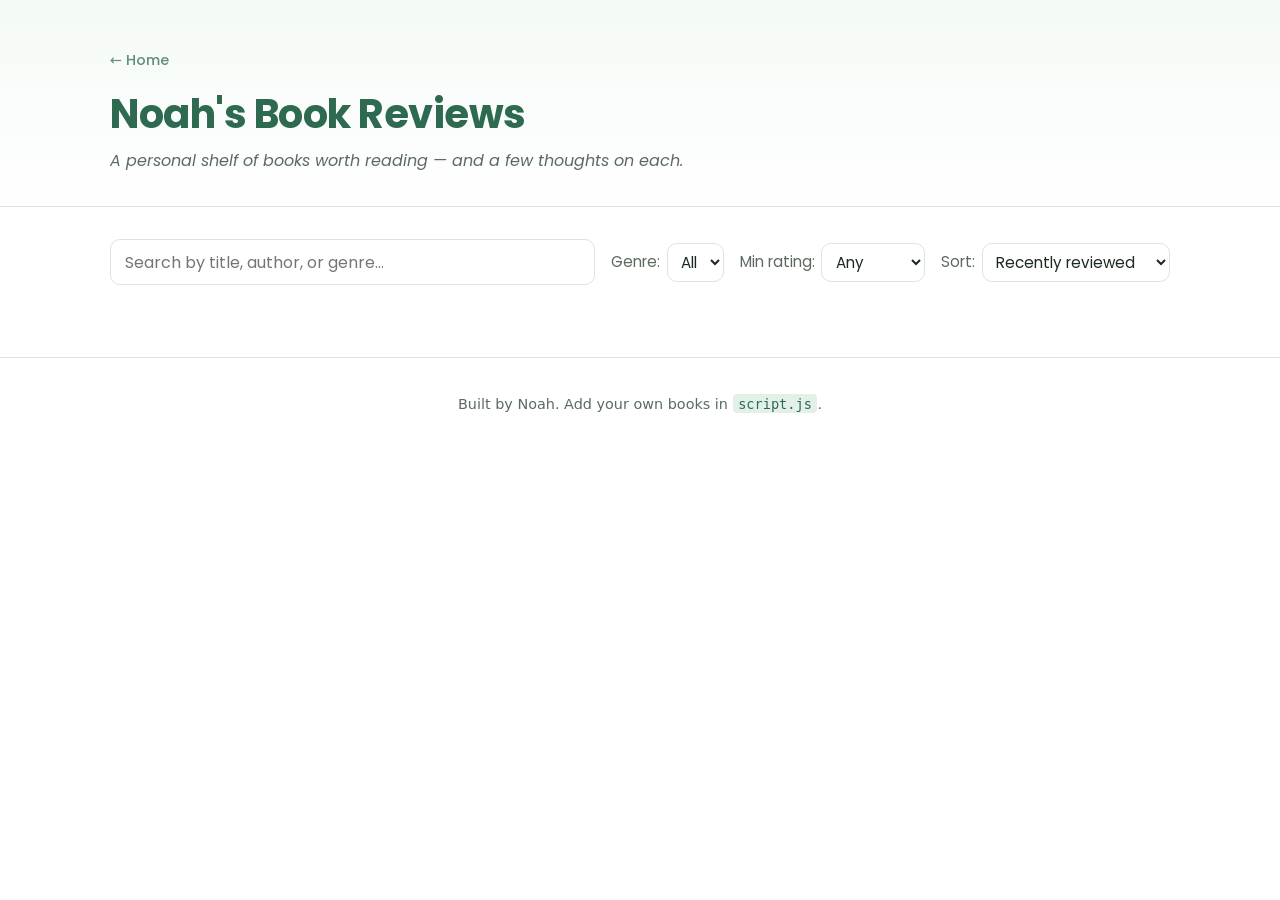
==== library.html @ 55fffa06 "Add animated landing page and split library into its own page - New index.html: landing with animate" ====
<!DOCTYPE html>
<html lang="en">
<head>
  <meta charset="UTF-8" />
  <meta name="viewport" content="width=device-width, initial-scale=1.0" />
  <title>Noah's Book Reviews</title>
  <link rel="preconnect" href="https://fonts.googleapis.com" />
  <link rel="preconnect" href="https://fonts.gstatic.com" crossorigin />
  <link rel="stylesheet" href="https://fonts.googleapis.com/css2?family=Poppins:wght@300;400;500;600;700&display=swap" />
  <link rel="stylesheet" href="styles.css" />
</head>
<body>
  <header class="site-header">
    <div class="container">
      <a href="index.html" class="home-link" aria-label="Back to home">&larr; Home</a>
      <h1 class="site-title"><a href="index.html">Noah's Book Reviews</a></h1>
      <p class="site-tagline">A personal shelf of books worth reading — and a few thoughts on each.</p>
    </div>
  </header>

  <main class="container" id="library-view">
    <section class="controls">
      <input
        type="search"
        id="search"
        class="search-input"
        placeholder="Search by title, author, or genre…"
        aria-label="Search books"
      />
      <div class="filter-group">
        <label for="genre-filter">Genre:</label>
        <select id="genre-filter" aria-label="Filter by genre">
          <option value="">All</option>
        </select>
      </div>
      <div class="filter-group">
        <label for="rating-filter">Min rating:</label>
        <select id="rating-filter" aria-label="Filter by minimum rating">
          <option value="0">Any</option>
          <option value="3">3+ stars</option>
          <option value="4">4+ stars</option>
          <option value="5">5 stars</option>
        </select>
      </div>
      <div class="filter-group">
        <label for="sort">Sort:</label>
        <select id="sort" aria-label="Sort books">
          <option value="recent">Recently reviewed</option>
          <option value="rating-desc">Rating (high to low)</option>
          <option value="rating-asc">Rating (low to high)</option>
          <option value="title">Title (A–Z)</option>
          <option value="author">Author (A–Z)</option>
        </select>
      </div>
    </section>

    <section id="book-grid" class="book-grid" aria-live="polite"></section>

    <p id="empty-state" class="empty-state" hidden>No books match your filters.</p>
  </main>

  <main class="container article-view" id="article-view" hidden>
    <nav class="article-nav-top" aria-label="Article navigation">
      <a href="#" class="back-link" id="back-link">&larr; Back to all reviews</a>
    </nav>
    <article id="article-body" class="article"></article>
    <nav class="article-nav-bottom" aria-label="More reviews">
      <a href="#" class="nav-button" id="prev-link" hidden>&larr; <span></span></a>
      <a href="#" class="nav-button center" id="library-link">All reviews</a>
      <a href="#" class="nav-button" id="next-link" hidden><span></span> &rarr;</a>
    </nav>
  </main>

  <div id="modal" class="modal" hidden aria-hidden="true" role="dialog" aria-modal="true" aria-labelledby="modal-title">
    <div class="modal-backdrop" data-close></div>
    <article class="modal-content">
      <button class="modal-close" data-close aria-label="Close">&times;</button>
      <div id="modal-body"></div>
    </article>
  </div>

  <footer class="site-footer">
    <div class="container">
      <p>Built by Noah. Add your own books in <code>script.js</code>.</p>
    </div>
  </footer>

  <script src="script.js"></script>
</body>
</html>
---- styles.css ----
:root {
  --bg: #ffffff;
  --surface: #ffffff;
  --text: #1a2a1f;
  --text-muted: #5b6b60;
  --accent: #2d6a4f;
  --accent-soft: #e3f0e8;
  --border: #d8e6dc;
  --shadow: 0 4px 18px rgba(26, 42, 31, 0.08);
  --star: #2d6a4f;
  --star-empty: #d8e6dc;
  --radius: 10px;
}

* { box-sizing: border-box; }

html, body {
  margin: 0;
  padding: 0;
  background: var(--bg);
  color: var(--text);
  font-family: 'Poppins', -apple-system, system-ui, sans-serif;
  line-height: 1.55;
}

.container {
  max-width: 1100px;
  margin: 0 auto;
  padding: 0 1.25rem;
}

.site-header {
  padding: 3rem 0 2rem;
  border-bottom: 1px solid var(--border);
  background: linear-gradient(180deg, #f4faf6 0%, var(--bg) 100%);
}

.home-link {
  display: inline-block;
  color: var(--accent);
  text-decoration: none;
  font-size: 0.9rem;
  font-weight: 500;
  margin-bottom: 0.75rem;
  opacity: 0.75;
  transition: opacity 0.15s ease;
}
.home-link:hover { opacity: 1; }

.site-title {
  margin: 0 0 0.25rem;
  font-size: 2.5rem;
  letter-spacing: -0.5px;
  color: var(--accent);
}
.site-title a {
  color: inherit;
  text-decoration: none;
}

.site-tagline {
  margin: 0;
  color: var(--text-muted);
  font-style: italic;
}

.controls {
  display: flex;
  flex-wrap: wrap;
  gap: 0.75rem 1rem;
  align-items: center;
  margin: 2rem 0 1.5rem;
}

.search-input {
  flex: 1 1 260px;
  padding: 0.6rem 0.85rem;
  border: 1px solid var(--border);
  border-radius: var(--radius);
  font-size: 1rem;
  font-family: inherit;
  background: var(--surface);
}
.search-input:focus {
  outline: none;
  border-color: var(--accent);
  box-shadow: 0 0 0 3px var(--accent-soft);
}

.filter-group {
  display: flex;
  align-items: center;
  gap: 0.4rem;
  font-size: 0.95rem;
  color: var(--text-muted);
}

.filter-group select {
  padding: 0.45rem 0.6rem;
  border: 1px solid var(--border);
  border-radius: var(--radius);
  background: var(--surface);
  font-family: inherit;
  font-size: 0.95rem;
  color: var(--text);
}

.book-grid {
  display: grid;
  grid-template-columns: repeat(auto-fill, minmax(240px, 1fr));
  gap: 1.25rem;
  padding-bottom: 3rem;
}

.book-card {
  background: var(--surface);
  border: 1px solid var(--border);
  border-radius: var(--radius);
  padding: 1.1rem 1.1rem 1.25rem;
  cursor: pointer;
  transition: transform 0.15s ease, box-shadow 0.15s ease, border-color 0.15s ease;
  display: flex;
  flex-direction: column;
  gap: 0.5rem;
}
.book-card:hover {
  transform: translateY(-3px);
  box-shadow: var(--shadow);
  border-color: #b6d4c1;
}

.book-cover {
  background: linear-gradient(135deg, #e3f0e8 0%, #b6d4c1 100%);
  border-radius: 6px;
  aspect-ratio: 2 / 3;
  display: flex;
  align-items: center;
  justify-content: center;
  text-align: center;
  padding: 0.75rem;
  color: var(--accent);
  font-weight: bold;
  font-size: 0.95rem;
  margin-bottom: 0.5rem;
  line-height: 1.3;
  overflow: hidden;
}

.book-title {
  margin: 0;
  font-size: 1.15rem;
  color: var(--text);
}

.book-author {
  margin: 0;
  color: var(--text-muted);
  font-style: italic;
  font-size: 0.95rem;
}

.book-meta {
  display: flex;
  justify-content: space-between;
  align-items: center;
  margin-top: auto;
  padding-top: 0.5rem;
  font-size: 0.85rem;
  color: var(--text-muted);
}

.stars { letter-spacing: 1px; font-size: 0.95rem; }
.stars .filled { color: var(--star); }
.stars .empty { color: var(--star-empty); }

.genre-tag {
  background: var(--accent-soft);
  color: var(--accent);
  padding: 0.15rem 0.55rem;
  border-radius: 999px;
  font-size: 0.78rem;
  font-family: -apple-system, system-ui, sans-serif;
}

.empty-state {
  text-align: center;
  color: var(--text-muted);
  padding: 3rem 1rem;
  font-style: italic;
}

.modal {
  position: fixed;
  inset: 0;
  display: flex;
  align-items: center;
  justify-content: center;
  z-index: 100;
  padding: 1.5rem;
}
.modal[hidden] { display: none; }

.modal-backdrop {
  position: absolute;
  inset: 0;
  background: rgba(20, 18, 14, 0.55);
  backdrop-filter: blur(2px);
}

.modal-content {
  position: relative;
  background: var(--surface);
  border-radius: var(--radius);
  max-width: 640px;
  width: 100%;
  max-height: 90vh;
  overflow-y: auto;
  padding: 2rem 2rem 2.25rem;
  box-shadow: 0 20px 60px rgba(0,0,0,0.25);
  animation: pop 0.18s ease-out;
}

@keyframes pop {
  from { transform: scale(0.96); opacity: 0; }
  to   { transform: scale(1);    opacity: 1; }
}

.modal-close {
  position: absolute;
  top: 0.5rem;
  right: 0.75rem;
  background: none;
  border: none;
  font-size: 2rem;
  line-height: 1;
  color: var(--text-muted);
  cursor: pointer;
  padding: 0.25rem 0.5rem;
}
.modal-close:hover { color: var(--accent); }

.modal h2 {
  margin: 0 0 0.25rem;
  color: var(--accent);
  font-size: 1.7rem;
}
.modal .author {
  color: var(--text-muted);
  font-style: italic;
  margin: 0 0 1rem;
}

.review-meta {
  display: flex;
  flex-wrap: wrap;
  gap: 0.75rem 1.25rem;
  font-size: 0.9rem;
  color: var(--text-muted);
  border-top: 1px solid var(--border);
  border-bottom: 1px solid var(--border);
  padding: 0.75rem 0;
  margin: 1rem 0 1.25rem;
  font-family: -apple-system, system-ui, sans-serif;
}

.review-text {
  font-size: 1.02rem;
  white-space: pre-wrap;
}

.review-text p { margin: 0 0 1em; }

.favorite-quote {
  border-left: 3px solid var(--accent);
  background: var(--accent-soft);
  padding: 0.75rem 1rem;
  margin: 1.25rem 0 0.5rem;
  font-style: italic;
  color: #1f4030;
  border-radius: 0 6px 6px 0;
}

/* ---- Article view (Medium-style) ---- */
.article-view {
  max-width: 720px;
  padding-top: 1.5rem;
  padding-bottom: 4rem;
}

.article-nav-top {
  margin-bottom: 2rem;
}

.back-link {
  color: var(--accent);
  text-decoration: none;
  font-size: 0.95rem;
  font-weight: 500;
  display: inline-flex;
  align-items: center;
  gap: 0.35rem;
  padding: 0.4rem 0;
  transition: opacity 0.15s ease;
}
.back-link:hover { opacity: 0.7; }

.article header { margin-bottom: 2rem; }

.article h1 {
  font-size: 2.4rem;
  line-height: 1.2;
  margin: 0 0 0.5rem;
  color: var(--text);
  letter-spacing: -0.5px;
  font-weight: 600;
}

.article .article-author {
  font-size: 1.15rem;
  color: var(--text-muted);
  margin: 0 0 1.25rem;
  font-style: italic;
}

.article-meta-row {
  display: flex;
  flex-wrap: wrap;
  align-items: center;
  gap: 0.75rem 1.25rem;
  padding: 1rem 0;
  border-top: 1px solid var(--border);
  border-bottom: 1px solid var(--border);
  font-size: 0.9rem;
  color: var(--text-muted);
}

.article-meta-row .stars { font-size: 1.1rem; }

.article-content {
  font-size: 1.18rem;
  line-height: 1.75;
  color: #2a3a30;
  margin-top: 2rem;
}

.article-content p { margin: 0 0 1.5em; }

.article-content h2 {
  font-size: 1.55rem;
  margin: 2.25rem 0 1rem;
  color: var(--text);
  font-weight: 600;
  letter-spacing: -0.25px;
}

.article-content h3 {
  font-size: 1.2rem;
  margin: 1.75rem 0 0.75rem;
  color: var(--text);
  font-weight: 600;
}

.article-content blockquote {
  border-left: 4px solid var(--accent);
  margin: 1.75rem 0;
  padding: 0.25rem 0 0.25rem 1.25rem;
  color: var(--text);
  font-style: italic;
  font-size: 1.25rem;
  line-height: 1.55;
}

.pull-quote {
  border-left: 4px solid var(--accent);
  background: var(--accent-soft);
  padding: 1.25rem 1.5rem;
  margin: 2rem 0;
  font-style: italic;
  color: #1f4030;
  border-radius: 0 6px 6px 0;
  font-size: 1.15rem;
  line-height: 1.6;
}
.pull-quote .quote-label {
  display: block;
  font-style: normal;
  font-size: 0.75rem;
  letter-spacing: 1.5px;
  text-transform: uppercase;
  color: var(--accent);
  margin-bottom: 0.5rem;
  font-weight: 600;
}

.article-nav-bottom {
  display: grid;
  grid-template-columns: 1fr auto 1fr;
  gap: 0.75rem;
  margin-top: 3rem;
  padding-top: 2rem;
  border-top: 1px solid var(--border);
  align-items: stretch;
}

.nav-button {
  display: flex;
  align-items: center;
  gap: 0.4rem;
  padding: 0.85rem 1rem;
  border: 1px solid var(--border);
  border-radius: var(--radius);
  text-decoration: none;
  color: var(--text);
  font-size: 0.95rem;
  background: var(--surface);
  transition: border-color 0.15s ease, color 0.15s ease, background 0.15s ease;
  min-width: 0;
}
.nav-button:hover {
  border-color: var(--accent);
  color: var(--accent);
}
.nav-button span {
  overflow: hidden;
  text-overflow: ellipsis;
  white-space: nowrap;
}
.nav-button.center {
  background: var(--accent);
  color: #fff;
  border-color: var(--accent);
  font-weight: 500;
  justify-content: center;
}
.nav-button.center:hover { opacity: 0.9; color: #fff; }
.nav-button:last-child { justify-content: flex-end; text-align: right; }

@media (max-width: 600px) {
  .article h1 { font-size: 1.8rem; }
  .article-content { font-size: 1.05rem; line-height: 1.7; }
  .article-nav-bottom {
    grid-template-columns: 1fr;
  }
  .nav-button:last-child { justify-content: flex-start; text-align: left; }
}

/* ---- Modal "See full breakdown" button ---- */
.full-breakdown-btn {
  display: inline-block;
  margin-top: 1.5rem;
  padding: 0.7rem 1.4rem;
  background: var(--accent);
  color: #fff;
  text-decoration: none;
  border-radius: var(--radius);
  font-size: 0.95rem;
  font-weight: 500;
  border: none;
  cursor: pointer;
  font-family: inherit;
  transition: opacity 0.15s ease;
}
.full-breakdown-btn:hover { opacity: 0.88; }

.site-footer {
  border-top: 1px solid var(--border);
  padding: 1.25rem 0;
  color: var(--text-muted);
  font-size: 0.9rem;
  text-align: center;
  font-family: -apple-system, system-ui, sans-serif;
}
.site-footer code {
  background: var(--accent-soft);
  color: var(--accent);
  padding: 0.1rem 0.35rem;
  border-radius: 4px;
  font-size: 0.85rem;
}

@media (max-width: 600px) {
  .site-title { font-size: 1.9rem; }
  .modal-content { padding: 1.5rem 1.25rem; }
}
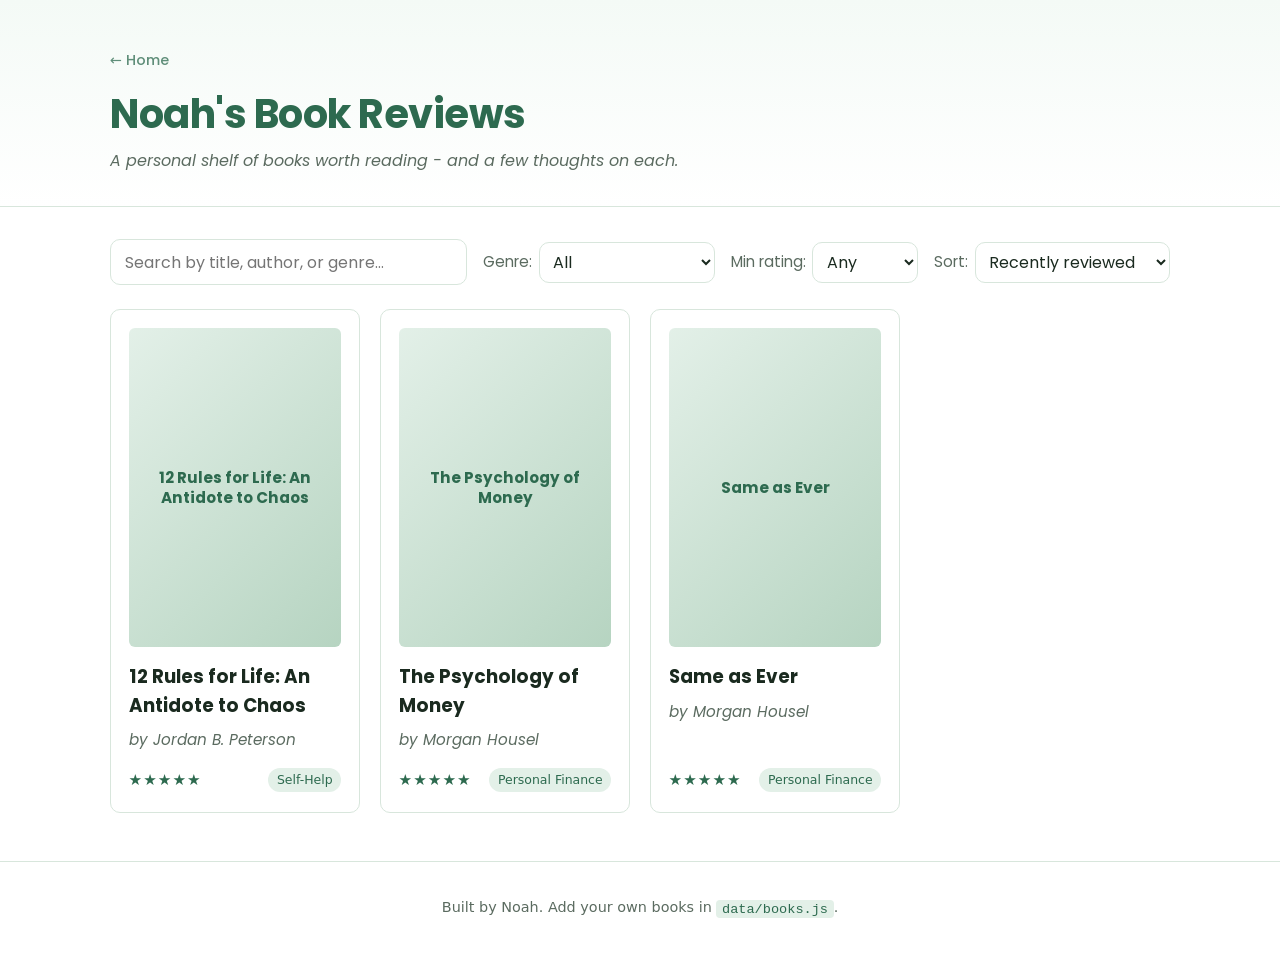
==== commit e5eb0b20: "Punctuation formatting" ====
--- a/library.html
+++ b/library.html
@@ -7,14 +7,14 @@
   <link rel="preconnect" href="https://fonts.googleapis.com" />
   <link rel="preconnect" href="https://fonts.gstatic.com" crossorigin />
   <link rel="stylesheet" href="https://fonts.googleapis.com/css2?family=Poppins:wght@300;400;500;600;700&display=swap" />
-  <link rel="stylesheet" href="styles.css" />
+  <link rel="stylesheet" href="assets/styles.css" />
 </head>
 <body>
   <header class="site-header">
     <div class="container">
       <a href="index.html" class="home-link" aria-label="Back to home">&larr; Home</a>
       <h1 class="site-title"><a href="index.html">Noah's Book Reviews</a></h1>
-      <p class="site-tagline">A personal shelf of books worth reading — and a few thoughts on each.</p>
+      <p class="site-tagline">A personal shelf of books worth reading - and a few thoughts on each.</p>
     </div>
   </header>
 
@@ -81,10 +81,11 @@
 
   <footer class="site-footer">
     <div class="container">
-      <p>Built by Noah. Add your own books in <code>script.js</code>.</p>
+      <p>Built by Noah. Add your own books in <code>data/books.js</code>.</p>
     </div>
   </footer>
 
-  <script src="script.js"></script>
+  <script src="data/books.js"></script>
+  <script src="js/library.js"></script>
 </body>
 </html>
--- a/assets/styles.css
+++ b/assets/styles.css
@@ -0,0 +1,632 @@
+:root {
+  --bg: #ffffff;
+  --surface: #ffffff;
+  --text: #1a2a1f;
+  --text-muted: #5b6b60;
+  --accent: #2d6a4f;
+  --accent-soft: #e3f0e8;
+  --border: #d8e6dc;
+  --shadow: 0 4px 18px rgba(26, 42, 31, 0.08);
+  --star: #2d6a4f;
+  --star-empty: #d8e6dc;
+  --radius: 10px;
+}
+
+* { box-sizing: border-box; }
+
+html, body {
+  margin: 0;
+  padding: 0;
+  background: var(--bg);
+  color: var(--text);
+  font-family: 'Poppins', -apple-system, system-ui, sans-serif;
+  line-height: 1.55;
+  overflow-x: hidden;
+  -webkit-text-size-adjust: 100%;
+}
+
+.container {
+  max-width: 1100px;
+  margin: 0 auto;
+  padding: 0 1.25rem;
+}
+
+.site-header {
+  padding: 3rem 0 2rem;
+  border-bottom: 1px solid var(--border);
+  background: linear-gradient(180deg, #f4faf6 0%, var(--bg) 100%);
+}
+
+.home-link {
+  display: inline-block;
+  color: var(--accent);
+  text-decoration: none;
+  font-size: 0.9rem;
+  font-weight: 500;
+  margin-bottom: 0.75rem;
+  opacity: 0.75;
+  transition: opacity 0.15s ease;
+}
+.home-link:hover { opacity: 1; }
+
+.site-title {
+  margin: 0 0 0.25rem;
+  font-size: 2.5rem;
+  letter-spacing: -0.5px;
+  color: var(--accent);
+}
+.site-title a {
+  color: inherit;
+  text-decoration: none;
+}
+
+.site-tagline {
+  margin: 0;
+  color: var(--text-muted);
+  font-style: italic;
+}
+
+.controls {
+  display: flex;
+  flex-wrap: wrap;
+  gap: 0.75rem 1rem;
+  align-items: center;
+  margin: 2rem 0 1.5rem;
+}
+
+.search-input {
+  flex: 1 1 260px;
+  padding: 0.6rem 0.85rem;
+  border: 1px solid var(--border);
+  border-radius: var(--radius);
+  font-size: 1rem;
+  font-family: inherit;
+  background: var(--surface);
+}
+.search-input:focus {
+  outline: none;
+  border-color: var(--accent);
+  box-shadow: 0 0 0 3px var(--accent-soft);
+}
+
+.filter-group {
+  display: flex;
+  align-items: center;
+  gap: 0.4rem;
+  font-size: 0.95rem;
+  color: var(--text-muted);
+}
+
+.filter-group select {
+  padding: 0.45rem 0.6rem;
+  border: 1px solid var(--border);
+  border-radius: var(--radius);
+  background: var(--surface);
+  font-family: inherit;
+  font-size: 1rem;
+  color: var(--text);
+}
+
+.book-grid {
+  display: grid;
+  grid-template-columns: repeat(auto-fill, minmax(240px, 1fr));
+  gap: 1.25rem;
+  padding-bottom: 3rem;
+}
+
+.book-card {
+  background: var(--surface);
+  border: 1px solid var(--border);
+  border-radius: var(--radius);
+  padding: 1.1rem 1.1rem 1.25rem;
+  cursor: pointer;
+  transition: transform 0.15s ease, box-shadow 0.15s ease, border-color 0.15s ease;
+  display: flex;
+  flex-direction: column;
+  gap: 0.5rem;
+}
+.book-card:hover {
+  transform: translateY(-3px);
+  box-shadow: var(--shadow);
+  border-color: #b6d4c1;
+}
+
+.book-cover {
+  background: linear-gradient(135deg, #e3f0e8 0%, #b6d4c1 100%);
+  border-radius: 6px;
+  aspect-ratio: 2 / 3;
+  display: flex;
+  align-items: center;
+  justify-content: center;
+  text-align: center;
+  padding: 0.75rem;
+  color: var(--accent);
+  font-weight: bold;
+  font-size: 0.95rem;
+  margin-bottom: 0.5rem;
+  line-height: 1.3;
+  overflow: hidden;
+}
+
+.book-title {
+  margin: 0;
+  font-size: 1.15rem;
+  color: var(--text);
+}
+
+.book-author {
+  margin: 0;
+  color: var(--text-muted);
+  font-style: italic;
+  font-size: 0.95rem;
+}
+
+.book-meta {
+  display: flex;
+  justify-content: space-between;
+  align-items: center;
+  margin-top: auto;
+  padding-top: 0.5rem;
+  font-size: 0.85rem;
+  color: var(--text-muted);
+}
+
+.stars { letter-spacing: 1px; font-size: 0.95rem; }
+.stars .filled { color: var(--star); }
+.stars .empty { color: var(--star-empty); }
+
+.genre-tag {
+  background: var(--accent-soft);
+  color: var(--accent);
+  padding: 0.15rem 0.55rem;
+  border-radius: 999px;
+  font-size: 0.78rem;
+  font-family: -apple-system, system-ui, sans-serif;
+}
+
+.empty-state {
+  text-align: center;
+  color: var(--text-muted);
+  padding: 3rem 1rem;
+  font-style: italic;
+}
+
+.modal {
+  position: fixed;
+  inset: 0;
+  display: flex;
+  align-items: center;
+  justify-content: center;
+  z-index: 100;
+  padding: 1.5rem;
+}
+.modal[hidden] { display: none; }
+
+.modal-backdrop {
+  position: absolute;
+  inset: 0;
+  background: rgba(20, 18, 14, 0.55);
+  backdrop-filter: blur(2px);
+}
+
+.modal-content {
+  position: relative;
+  background: var(--surface);
+  border-radius: var(--radius);
+  max-width: 640px;
+  width: 100%;
+  max-height: 90vh;
+  overflow-y: auto;
+  padding: 2rem 2rem 2.25rem;
+  box-shadow: 0 20px 60px rgba(0,0,0,0.25);
+  animation: pop 0.18s ease-out;
+}
+
+@keyframes pop {
+  from { transform: scale(0.96); opacity: 0; }
+  to   { transform: scale(1);    opacity: 1; }
+}
+
+.modal-close {
+  position: absolute;
+  top: 0.5rem;
+  right: 0.75rem;
+  background: none;
+  border: none;
+  font-size: 2rem;
+  line-height: 1;
+  color: var(--text-muted);
+  cursor: pointer;
+  padding: 0.25rem 0.5rem;
+}
+.modal-close:hover { color: var(--accent); }
+
+.modal h2 {
+  margin: 0 0 0.25rem;
+  color: var(--accent);
+  font-size: 1.7rem;
+}
+.modal .author {
+  color: var(--text-muted);
+  font-style: italic;
+  margin: 0 0 1rem;
+}
+
+.review-meta {
+  display: flex;
+  flex-wrap: wrap;
+  gap: 0.75rem 1.25rem;
+  font-size: 0.9rem;
+  color: var(--text-muted);
+  border-top: 1px solid var(--border);
+  border-bottom: 1px solid var(--border);
+  padding: 0.75rem 0;
+  margin: 1rem 0 1.25rem;
+  font-family: -apple-system, system-ui, sans-serif;
+}
+
+.review-text {
+  font-size: 1.02rem;
+  white-space: pre-wrap;
+}
+
+.review-text p { margin: 0 0 1em; }
+
+.favorite-quote {
+  border-left: 3px solid var(--accent);
+  background: var(--accent-soft);
+  padding: 0.75rem 1rem;
+  margin: 1.25rem 0 0.5rem;
+  font-style: italic;
+  color: #1f4030;
+  border-radius: 0 6px 6px 0;
+}
+
+/* ---- Article view (Medium-style) ---- */
+.article-view {
+  max-width: 720px;
+  padding-top: 1.5rem;
+  padding-bottom: 4rem;
+}
+
+.article-nav-top {
+  margin-bottom: 2rem;
+}
+
+.back-link {
+  color: var(--accent);
+  text-decoration: none;
+  font-size: 0.95rem;
+  font-weight: 500;
+  display: inline-flex;
+  align-items: center;
+  gap: 0.35rem;
+  padding: 0.4rem 0;
+  transition: opacity 0.15s ease;
+}
+.back-link:hover { opacity: 0.7; }
+
+.article header { margin-bottom: 2rem; }
+
+.article h1 {
+  font-size: 2.4rem;
+  line-height: 1.2;
+  margin: 0 0 0.5rem;
+  color: var(--text);
+  letter-spacing: -0.5px;
+  font-weight: 600;
+}
+
+.article .article-author {
+  font-size: 1.15rem;
+  color: var(--text-muted);
+  margin: 0 0 1.25rem;
+  font-style: italic;
+}
+
+.article-meta-row {
+  display: flex;
+  flex-wrap: wrap;
+  align-items: center;
+  gap: 0.75rem 1.25rem;
+  padding: 1rem 0;
+  border-top: 1px solid var(--border);
+  border-bottom: 1px solid var(--border);
+  font-size: 0.9rem;
+  color: var(--text-muted);
+}
+
+.article-meta-row .stars { font-size: 1.1rem; }
+
+.article-content {
+  font-size: 1.18rem;
+  line-height: 1.75;
+  color: #2a3a30;
+  margin-top: 2rem;
+}
+
+.article-content p { margin: 0 0 1.5em; }
+
+.article-content h2 {
+  font-size: 1.55rem;
+  margin: 2.25rem 0 1rem;
+  color: var(--text);
+  font-weight: 600;
+  letter-spacing: -0.25px;
+}
+
+.article-content h3 {
+  font-size: 1.2rem;
+  margin: 1.75rem 0 0.75rem;
+  color: var(--text);
+  font-weight: 600;
+}
+
+.article-content blockquote {
+  border-left: 4px solid var(--accent);
+  margin: 1.75rem 0;
+  padding: 0.25rem 0 0.25rem 1.25rem;
+  color: var(--text);
+  font-style: italic;
+  font-size: 1.25rem;
+  line-height: 1.55;
+}
+
+.pull-quote {
+  border-left: 4px solid var(--accent);
+  background: var(--accent-soft);
+  padding: 1.25rem 1.5rem;
+  margin: 2rem 0;
+  font-style: italic;
+  color: #1f4030;
+  border-radius: 0 6px 6px 0;
+  font-size: 1.15rem;
+  line-height: 1.6;
+}
+.pull-quote .quote-label {
+  display: block;
+  font-style: normal;
+  font-size: 0.75rem;
+  letter-spacing: 1.5px;
+  text-transform: uppercase;
+  color: var(--accent);
+  margin-bottom: 0.5rem;
+  font-weight: 600;
+}
+
+.article-nav-bottom {
+  display: grid;
+  grid-template-columns: 1fr auto 1fr;
+  gap: 0.75rem;
+  margin-top: 3rem;
+  padding-top: 2rem;
+  border-top: 1px solid var(--border);
+  align-items: stretch;
+}
+
+.nav-button {
+  display: flex;
+  align-items: center;
+  gap: 0.4rem;
+  padding: 0.85rem 1rem;
+  border: 1px solid var(--border);
+  border-radius: var(--radius);
+  text-decoration: none;
+  color: var(--text);
+  font-size: 0.95rem;
+  background: var(--surface);
+  transition: border-color 0.15s ease, color 0.15s ease, background 0.15s ease;
+  min-width: 0;
+}
+.nav-button:hover {
+  border-color: var(--accent);
+  color: var(--accent);
+}
+.nav-button span {
+  overflow: hidden;
+  text-overflow: ellipsis;
+  white-space: nowrap;
+}
+.nav-button.center {
+  background: var(--accent);
+  color: #fff;
+  border-color: var(--accent);
+  font-weight: 500;
+  justify-content: center;
+}
+.nav-button.center:hover { opacity: 0.9; color: #fff; }
+.nav-button:last-child { justify-content: flex-end; text-align: right; }
+
+/* ---- Mobile (single consolidated block) ---- */
+@media (max-width: 700px) {
+  .container { padding: 0 1rem; }
+
+  /* Header */
+  .site-header { padding: 1.75rem 0 1.25rem; }
+  .site-title { font-size: 1.7rem; }
+  .site-tagline { font-size: 0.95rem; }
+  .home-link {
+    padding: 0.5rem 0;
+    font-size: 0.95rem;
+    margin-bottom: 0.5rem;
+  }
+
+  /* Controls - stack search full-width, filters in a 2-col grid */
+  .controls {
+    margin: 1.25rem 0 1.25rem;
+    gap: 0.6rem;
+  }
+  .search-input {
+    flex: 1 1 100%;
+    padding: 0.75rem 0.9rem;
+    font-size: 1rem;
+  }
+  .filter-group {
+    flex: 1 1 calc(50% - 0.3rem);
+    justify-content: space-between;
+    font-size: 0.85rem;
+  }
+  .filter-group select {
+    flex: 1;
+    min-width: 0;
+    padding: 0.65rem 0.5rem;
+    font-size: 1rem;
+  }
+
+  /* Book grid: 2 columns on phones */
+  .book-grid {
+    grid-template-columns: repeat(2, 1fr);
+    gap: 0.85rem;
+    padding-bottom: 2rem;
+  }
+  .book-card {
+    padding: 0.75rem 0.75rem 0.9rem;
+    gap: 0.35rem;
+  }
+  .book-cover {
+    font-size: 0.78rem;
+    padding: 0.5rem;
+    margin-bottom: 0.35rem;
+  }
+  .book-title { font-size: 0.95rem; line-height: 1.25; }
+  .book-author { font-size: 0.82rem; }
+  .book-meta {
+    flex-direction: column;
+    align-items: flex-start;
+    gap: 0.35rem;
+    font-size: 0.78rem;
+  }
+  .stars { font-size: 0.85rem; }
+  .genre-tag { font-size: 0.7rem; }
+
+  /* Modal */
+  .modal { padding: 0.75rem; }
+  .modal-content {
+    padding: 1.5rem 1.1rem 1.75rem;
+    max-height: 92vh;
+    border-radius: 12px;
+  }
+  .modal h2 { font-size: 1.4rem; }
+  .modal-close {
+    font-size: 2rem;
+    padding: 0.5rem 0.75rem;
+    top: 0.25rem;
+    right: 0.5rem;
+    min-width: 44px;
+    min-height: 44px;
+  }
+  .review-meta {
+    gap: 0.4rem 1rem;
+    font-size: 0.85rem;
+  }
+  .full-breakdown-btn {
+    display: block;
+    width: 100%;
+    text-align: center;
+    padding: 0.85rem 1rem;
+  }
+
+  /* Article view */
+  .article-view { padding-top: 1rem; padding-bottom: 2.5rem; }
+  .article-nav-top { margin-bottom: 1.25rem; }
+  .back-link { padding: 0.6rem 0; font-size: 1rem; }
+  .article header { margin-bottom: 1.5rem; }
+  .article h1 { font-size: 1.8rem; }
+  .article .article-author { font-size: 1rem; margin-bottom: 1rem; }
+  .article-meta-row {
+    font-size: 0.85rem;
+    gap: 0.5rem 1rem;
+    padding: 0.75rem 0;
+  }
+  .article-content {
+    font-size: 1.05rem;
+    line-height: 1.7;
+    margin-top: 1.5rem;
+  }
+  .article-content h2 { font-size: 1.3rem; margin: 1.75rem 0 0.75rem; }
+  .article-content h3 { font-size: 1.1rem; }
+  .article-content blockquote { font-size: 1.1rem; padding-left: 1rem; }
+  .pull-quote { font-size: 1rem; padding: 1rem 1.1rem; }
+  .article-nav-bottom {
+    grid-template-columns: 1fr;
+    margin-top: 2rem;
+    padding-top: 1.5rem;
+  }
+  .nav-button {
+    padding: 0.95rem 1rem;
+    font-size: 0.95rem;
+  }
+  .nav-button:last-child { justify-content: flex-start; text-align: left; }
+}
+
+/* Very small screens - single book column */
+@media (max-width: 380px) {
+  .book-grid { grid-template-columns: 1fr; }
+  .filter-group { flex: 1 1 100%; }
+}
+
+/* ---- Modal "See full breakdown" button ---- */
+.full-breakdown-btn {
+  display: inline-block;
+  margin-top: 1.5rem;
+  padding: 0.7rem 1.4rem;
+  background: var(--accent);
+  color: #fff;
+  text-decoration: none;
+  border-radius: var(--radius);
+  font-size: 0.95rem;
+  font-weight: 500;
+  border: none;
+  cursor: pointer;
+  font-family: inherit;
+  transition: opacity 0.15s ease;
+}
+.full-breakdown-btn:hover { opacity: 0.88; }
+
+.site-footer {
+  border-top: 1px solid var(--border);
+  padding: 1.25rem 0;
+  color: var(--text-muted);
+  font-size: 0.9rem;
+  text-align: center;
+  font-family: -apple-system, system-ui, sans-serif;
+}
+.site-footer code {
+  background: var(--accent-soft);
+  color: var(--accent);
+  padding: 0.1rem 0.35rem;
+  border-radius: 4px;
+  font-size: 0.85rem;
+}
+
+/* Blog posts reuse .book-card but skip the tall cover and add an excerpt. */
+.post-card .post-cover {
+  aspect-ratio: auto;
+  padding: 1rem 0.9rem;
+  font-size: 1.05rem;
+  margin-bottom: 0.25rem;
+}
+.post-card .post-excerpt {
+  margin: 0.25rem 0 0.5rem;
+  color: var(--text-muted);
+  font-size: 0.92rem;
+  line-height: 1.5;
+}
+
+.post-figure {
+  margin: 1.75rem 0;
+  text-align: center;
+}
+.post-figure img {
+  max-width: 100%;
+  height: auto;
+  border-radius: var(--radius);
+  border: 1px solid var(--border);
+}
+.post-figure figcaption {
+  margin-top: 0.6rem;
+  color: var(--text-muted);
+  font-size: 0.88rem;
+  font-style: italic;
+}
+
